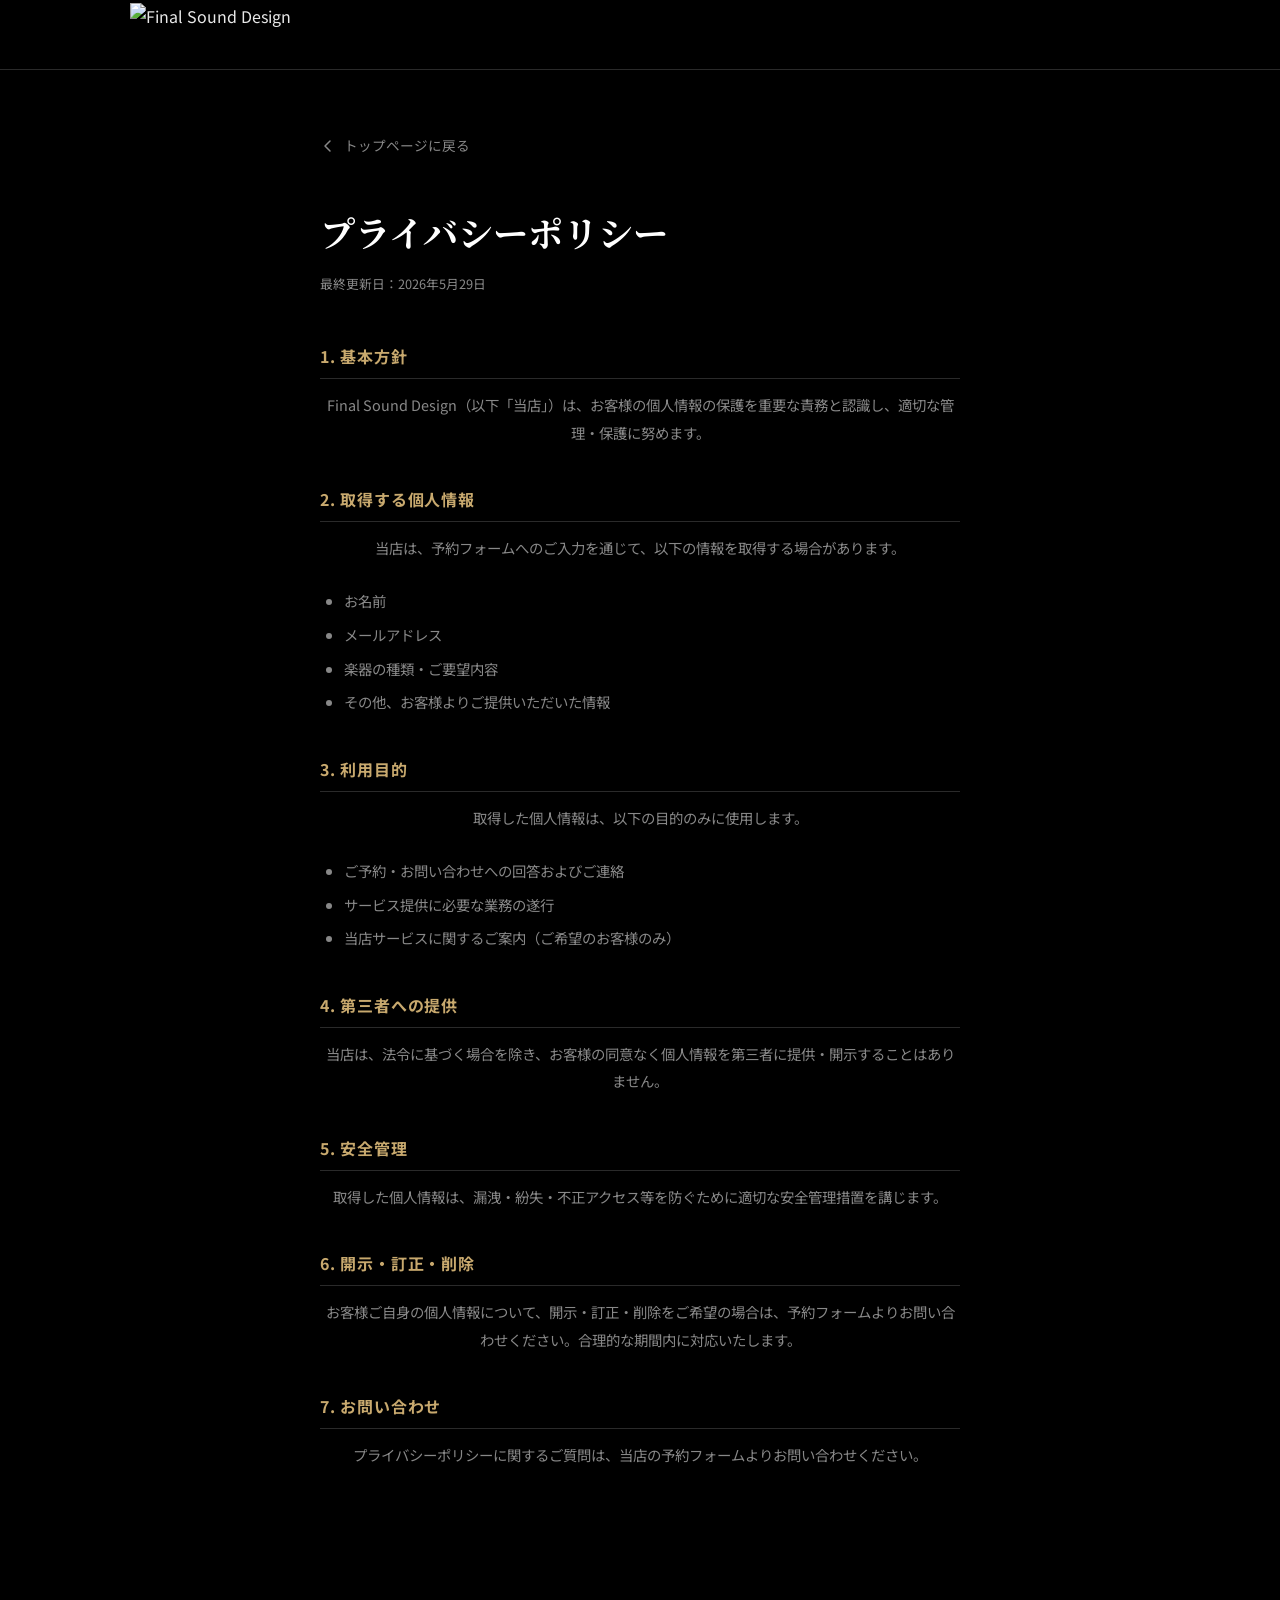
==== privacy.html @ 05ed6b23 "スマホのメニューのXを文字なしのマークだけに - スマホのメニューのXへのリンクから「X（旧Twitter）」の文字を外し、白いマーク（24px）だけに - 押せる範囲は44px四方のまま、マークの左" ====
<!DOCTYPE html>
<html lang="ja">
<head>
  <meta charset="UTF-8">
  <meta name="viewport" content="width=device-width, initial-scale=1.0">
  <title>プライバシーポリシー | Final Sound Design</title>
  <meta name="description" content="Final Sound Designのプライバシーポリシーページです。">
  <meta name="robots" content="noindex">
  <link rel="icon" href="image/logo-square.png" type="image/png">
  <link rel="preconnect" href="https://fonts.googleapis.com">
  <link rel="preconnect" href="https://fonts.gstatic.com" crossorigin>
  <link href="https://fonts.googleapis.com/css2?family=Cormorant+Garamond:ital,wght@0,300;0,400;0,500;0,600;0,700;1,300;1,400;1,500&family=Noto+Sans+JP:wght@300;400;500;700&family=Noto+Serif+JP:wght@400;500;700&display=swap" rel="stylesheet">
  <link rel="stylesheet" href="style.css?v=a5da00ad">
  <style>
    .privacy-page {
      min-height: 100dvh;
      padding-top: calc(var(--header-h) + 4rem);
      padding-bottom: 6rem;
      background: var(--color-bg);
    }
    .privacy-body {
      max-width: 720px;
      margin-inline: auto;
      padding-inline: var(--container-pad);
    }
    .privacy-title {
      font-family: var(--font-display);
      font-size: clamp(1.6rem, 4vw, 2.2rem);
      font-weight: 700;
      color: var(--color-white);
      margin-bottom: 0.5rem;
    }
    .privacy-updated {
      font-size: 0.8rem;
      color: var(--color-text-muted);
      margin-bottom: 3rem;
    }
    .privacy-section {
      margin-bottom: 2.5rem;
    }
    .privacy-section h2 {
      font-size: 1rem;
      font-weight: 700;
      color: var(--color-accent);
      letter-spacing: 0.05em;
      margin-bottom: 0.75rem;
      padding-bottom: 0.5rem;
      border-bottom: 1px solid var(--color-border);
    }
    .privacy-section p,
    .privacy-section li {
      font-size: 0.9rem;
      color: var(--color-text-muted);
      line-height: 1.9;
    }
    /* 本文（段落）は中央揃え。箇条書き（ul/li）は行頭を揃えたいので左のまま。 */
    .privacy-section p {
      text-align: center;
    }
    .privacy-section ul {
      list-style: disc;
      padding-left: 1.5rem;
      display: flex;
      flex-direction: column;
      gap: 0.4rem;
    }
    /* 本文（段落）の直後に箇条書きが来る項目は、間に1行分の余白を空ける */
    .privacy-section p + ul {
      margin-top: 1.6rem;
    }
    .privacy-back {
      display: inline-flex;
      align-items: center;
      gap: 0.5rem;
      font-size: 0.85rem;
      color: var(--color-text-muted);
      margin-bottom: 3rem;
      transition: color var(--transition);
    }
    .privacy-back:hover {
      color: var(--color-accent);
    }
    .privacy-back svg {
      flex-shrink: 0;
    }
  </style>
</head>
<body>

  <header class="site-header" role="banner">
    <div class="header-inner container">
      <a href="index.html" class="logo-link" aria-label="Final Sound Design トップへ">
        <img src="image/Web用横長ロゴ.png" alt="Final Sound Design" width="192" height="64" class="logo-img">
      </a>
    </div>
  </header>

  <main class="privacy-page">
    <div class="privacy-body">

      <a href="index.html" class="privacy-back">
        <svg width="16" height="16" viewBox="0 0 16 16" fill="none" aria-hidden="true">
          <path d="M10 3L5 8l5 5" stroke="currentColor" stroke-width="1.5" stroke-linecap="round" stroke-linejoin="round"/>
        </svg>
        トップページに戻る
      </a>

      <h1 class="privacy-title">プライバシーポリシー</h1>
      <p class="privacy-updated">最終更新日：2026年5月29日</p>

      <div class="privacy-section">
        <h2>1. 基本方針</h2>
        <p>Final Sound Design（以下「当店」）は、<br class="mobile-break">お客様の個人情報の保護を<br class="mobile-break">重要な責務と認識し、<br class="mobile-break">適切な管理・保護に努めます。</p>
      </div>

      <div class="privacy-section">
        <h2>2. 取得する個人情報</h2>
        <p>当店は、予約フォームへのご入力を通じて、<br class="mobile-break">以下の情報を取得する場合があります。</p>
        <ul>
          <li>お名前</li>
          <li>メールアドレス</li>
          <li>楽器の種類・ご要望内容</li>
          <li>その他、お客様よりご提供いただいた情報</li>
        </ul>
      </div>

      <div class="privacy-section">
        <h2>3. 利用目的</h2>
        <p>取得した個人情報は、<br class="mobile-break">以下の目的のみに使用します。</p>
        <ul>
          <li>ご予約・お問い合わせへの回答およびご連絡</li>
          <li>サービス提供に必要な業務の遂行</li>
          <li>当店サービスに関するご案内（ご希望のお客様のみ）</li>
        </ul>
      </div>

      <div class="privacy-section">
        <h2>4. 第三者への提供</h2>
        <p>当店は、法令に基づく場合を除き、<br class="mobile-break">お客様の同意なく個人情報を<br class="mobile-break">第三者に提供・開示することはありません。</p>
      </div>

      <div class="privacy-section">
        <h2>5. 安全管理</h2>
        <p>取得した個人情報は、<br class="mobile-break">漏洩・紛失・不正アクセス等を防ぐために<br class="mobile-break">適切な安全管理措置を講じます。</p>
      </div>

      <div class="privacy-section">
        <h2>6. 開示・訂正・削除</h2>
        <p>お客様ご自身の個人情報について、<br class="mobile-break">開示・訂正・削除をご希望の場合は、<br class="mobile-break">予約フォームよりお問い合わせください。<br class="mobile-break">合理的な期間内に対応いたします。</p>
      </div>

      <div class="privacy-section">
        <h2>7. お問い合わせ</h2>
        <p>プライバシーポリシーに関するご質問は、<br class="mobile-break">当店の予約フォームよりお問い合わせください。</p>
      </div>

    </div>
  </main>

</body>
</html>
---- style.css ----
/* Custom properties */
:root {
  /* --color-bg はロゴ画像（image/logo-square.png）の背景の黒 #000000 に合わせている。
     ロゴが載るヘッダー・フッターで浮かないようにするため純黒に統一。 */
  --color-bg:          #000000;
  --color-bg-2:        #0d0d0d;
  --color-bg-3:        #141414;
  --color-surface:     #1a1a1a;
  --color-surface-2:   #222222;
  --color-border:      #2a2a2a;
  --color-border-2:    #333333;

  --color-text:        #e8e8e8;
  --color-text-muted:  #888888;
  --color-text-faint:  #555555;

  --color-accent:      #c8a96e;
  --color-accent-dark: #a8893e;
  --color-accent-glow: rgba(200, 169, 110, 0.15);
  /* 番号用の金。muted はサービスの大きい番号（見出しの白より前に出ない暗さ）、
     light は小さい箱の中の番号（地のグレーに負けない明るさ） */
  --color-accent-muted: #7a6743;
  --color-accent-light: #d6bc88;

  --color-white:       #ffffff;
  --color-error:       #e05555;
  --color-success:     #55c899;

  --font-body:      'Noto Sans JP', sans-serif;
  --font-display:   'Cormorant Garamond', 'Noto Serif JP', serif;

  --transition: 0.3s cubic-bezier(0.4, 0, 0.2, 1);
  --transition-slow: 0.6s cubic-bezier(0.4, 0, 0.2, 1);

  --container-max: 1100px;
  --container-pad: 1.25rem;
  --header-h: 70px;
}

/* Reset & base */
*,
*::before,
*::after {
  box-sizing: border-box;
  margin: 0;
  padding: 0;
}

html {
  scroll-behavior: smooth;
  font-size: 16px;
  /* iOS WebKitは狭い段落を「読みやすいサイズ」に自動拡大することがあり、
     指定したフォントサイズを無視して文字が膨らみ、単語の途中で折り返る原因になる。
     文字サイズは常にCSS指定どおりに固定する */
  -webkit-text-size-adjust: 100%;
  text-size-adjust: 100%;
}

body {
  font-family: var(--font-body);
  background-color: var(--color-bg);
  color: var(--color-text);
  line-height: 1.7;
  overflow-x: hidden;
  -webkit-font-smoothing: antialiased;
  -moz-osx-font-smoothing: grayscale;
}

img {
  max-width: 100%;
  height: auto;
  display: block;
}

a {
  color: inherit;
  text-decoration: none;
}

ul, ol {
  list-style: none;
}

button {
  font-family: inherit;
  cursor: pointer;
  border: none;
  background: none;
}

/* Focus */
:focus-visible {
  outline: 2px solid var(--color-accent);
  outline-offset: 3px;
}

/* Reduced motion */
@media (prefers-reduced-motion: reduce) {
  *,
  *::before,
  *::after {
    animation-duration: 0.01ms !important;
    animation-iteration-count: 1 !important;
    transition-duration: 0.01ms !important;
    transition-delay: 0s !important;
    scroll-behavior: auto !important;
  }
}

/* Container */
.container {
  width: 100%;
  max-width: var(--container-max);
  margin-inline: auto;
  padding-inline: var(--container-pad);
}

/* Sections */
.section {
  padding-block: 6rem;
}

.section-header {
  text-align: center;
  margin-bottom: 4rem;
}

.section-label {
  display: inline-block;
  font-family: var(--font-display);
  font-size: 0.7rem;
  font-weight: 600;
  letter-spacing: 0.3em;
  color: var(--color-accent);
  margin-bottom: 0.75rem;
}

.section-title {
  font-family: var(--font-display);
  font-size: clamp(1.6rem, 4vw, 2.4rem);
  font-weight: 700;
  letter-spacing: 0.02em;
  line-height: 1.3;
  color: var(--color-white);
}

.section-desc {
  margin-top: 1rem;
  color: var(--color-text-muted);
  font-size: 0.95rem;
  max-width: 560px;
  margin-inline: auto;
  /* 末尾に「す。」だけ残るのを防ぐ。行長を揃える balance だと語の途中で割れるので pretty で */
  text-wrap: pretty;
  word-break: auto-phrase;
}

/* Buttons */
.btn {
  display: inline-flex;
  align-items: center;
  justify-content: center;
  gap: 0.5rem;
  padding: 0.95rem 2.25rem;
  font-size: 0.9rem;
  font-weight: 600;
  letter-spacing: 0.06em;
  border: 1px solid transparent;
  transition: background-color var(--transition), color var(--transition),
              border-color var(--transition), transform var(--transition);
  white-space: nowrap;
}

.btn:hover {
  transform: translateY(-2px);
}

.btn:active {
  transform: translateY(0);
}

.btn-primary {
  background: var(--color-accent);
  border-color: var(--color-accent);
  color: #000;
}

.btn-primary:hover {
  background: #d8bd86;
  border-color: #d8bd86;
}

.btn-primary:focus-visible {
  outline-color: var(--color-accent);
}

.btn-ghost {
  /* 写真の上だと灰色の細枠が完全に埋もれるので、枠をゴールドの2pxにして中も薄く暗く敷く。
     枠が1px太る分パディングを削って、隣の「予約する」と高さを揃える */
  background: rgba(0,0,0,0.45);
  color: var(--color-white);
  border: 2px solid rgba(200,169,110,0.8);
  padding: calc(0.95rem - 1px) calc(2.25rem - 1px);
}

.btn-ghost:hover {
  background: rgba(0,0,0,0.6);
  border-color: var(--color-accent);
  color: var(--color-accent);
}

/* Header */
.site-header {
  position: fixed;
  top: 0;
  inset-inline: 0;
  height: var(--header-h);
  z-index: 100;
  /* iPad/iPhone Safariでは position:fixed + backdrop-filter:blur の組み合わせが、
     スクロール中に背後の本文をヘッダーより上（ステータスバー側）へ漏らす合成バグを起こす。
     前回 @media(pointer:coarse) で切ろうとしたが、iPadOS Safariはデスクトップ級を名乗り
     pointer:coarse にマッチしないため無効だった。ぼかしを完全に廃し、背景も不透明にして断つ。 */
  background: var(--color-bg);
  border-bottom: 1px solid var(--color-border);
  transition: background var(--transition), border-color var(--transition);
}

.site-header.scrolled {
  background: var(--color-bg);
  border-bottom-color: var(--color-accent-dark);
}

.header-inner {
  height: 100%;
  display: flex;
  align-items: center;
  justify-content: space-between;
}

.logo-link {
  display: flex;
  align-items: center;
  transition: opacity var(--transition);
}

.logo-link:hover {
  opacity: 0.8;
}

.logo-img {
  /* 横長ロゴ（約3:1）。ヘッダー高70pxに対し高さで決めて比率維持 */
  height: 64px;
  width: auto;
  object-fit: contain;
}

/* Nav */
.global-nav {
  display: none;
}

.nav-list {
  display: flex;
  align-items: center;
  gap: 2rem;
}

.nav-link {
  font-family: var(--font-display);
  font-size: 0.8rem;
  font-weight: 600;
  letter-spacing: 0.12em;
  /* 無選択でも埋もれないよう本文と同じ明るい白に。ホバー時は純白へ上げて差を出す */
  color: var(--color-text);
  transition: color var(--transition);
  position: relative;
  padding-bottom: 4px;
}

.nav-link::after {
  content: '';
  position: absolute;
  bottom: 0;
  left: 0;
  width: 0;
  height: 1px;
  background: var(--color-accent);
  transition: width var(--transition);
}

.nav-link:hover,
.nav-link:focus-visible {
  color: var(--color-white);
}

.nav-link:hover::after {
  width: 100%;
}

.nav-link--cta {
  background: var(--color-accent);
  color: #000 !important;
  padding: 0.5rem 1.25rem;
  letter-spacing: 0.08em;
}

.nav-link--cta::after {
  display: none;
}

.nav-link--cta:hover {
  opacity: 0.88;
  transform: translateY(-1px);
}

/* メニュー内のSNS。PCの横並びナビには出さない */
.nav-sns {
  display: none;
}

/* ハンバーガー */
.nav-toggle {
  display: flex;
  flex-direction: column;
  gap: 5px;
  padding: 6px;
  transition: opacity var(--transition);
}

.nav-toggle:hover {
  opacity: 0.7;
}

.hamburger-bar {
  display: block;
  width: 24px;
  height: 2px;
  background: var(--color-text);
  transition: transform var(--transition), opacity var(--transition);
}

.nav-toggle[aria-expanded="true"] .hamburger-bar:nth-child(1) {
  transform: translateY(7px) rotate(45deg);
}

.nav-toggle[aria-expanded="true"] .hamburger-bar:nth-child(2) {
  opacity: 0;
  /* iOSだと消えたはずの真ん中の線の両端が×の左右に点で残るので、幅も0に縮める */
  transform: scaleX(0);
}

.nav-toggle[aria-expanded="true"] .hamburger-bar:nth-child(3) {
  transform: translateY(-7px) rotate(-45deg);
}

/* スマホのメニュー（開いたとき）
   ヘッダーの下を全部覆って、後ろのページをぼかして暗くする。
   is-closing は閉じるフェードの間だけ付く（JS側で外す） */
@media (max-width: 767px) {
  .global-nav.is-open,
  .global-nav.is-closing {
    display: block;
    position: fixed;
    top: var(--header-h);
    right: 0;
    bottom: 0;
    left: 0;
    background: rgba(0, 0, 0, 0.6);
    /* ぼかしはここだけ。ヘッダーに付けるとiPadで本文が上に漏れるので付けない */
    -webkit-backdrop-filter: blur(14px);
    backdrop-filter: blur(14px);
    overflow-y: auto;
    overscroll-behavior: contain;
  }

  .global-nav.is-open {
    animation: navFadeIn 0.28s ease both;
  }

  .global-nav.is-closing {
    animation: navFadeOut 0.22s ease both;
    pointer-events: none;
  }

  .global-nav .nav-list {
    flex-direction: column;
    align-items: flex-start;
    gap: 0.5rem;
    padding: 2.5rem var(--container-pad) 0;
  }

  /* 項目の下に少し空けて、マークだけ横並び。増えたらliを足せば右に並ぶ */
  .global-nav .nav-sns {
    --nav-sns-mark: 24px;
    display: flex;
    flex-wrap: wrap;
    gap: 0.25rem 0.75rem;
    margin-top: 1.5rem;
    padding: 0 var(--container-pad) calc(2.5rem + env(safe-area-inset-bottom, 0px));
    /* 押せる範囲（44px四方）の余白ぶん左を詰めて、マークの左端を TOP の頭にそろえる */
    padding-left: calc(var(--container-pad) - (2.75rem - var(--nav-sns-mark)) / 2);
  }

  .global-nav.is-open .nav-sns {
    animation: navItemIn 0.4s ease both;
    animation-delay: 0.22s;
  }

  .nav-sns-link {
    display: flex;
    align-items: center;
    justify-content: center;
    width: 2.75rem;
    height: 2.75rem;
  }

  /* Xのマークは白黒以外にしない。ホバー・フォーカスは色を変えずに少し薄くするだけ */
  .nav-sns-icon {
    display: flex;
    color: var(--color-white);
    transition: opacity var(--transition);
  }

  .nav-sns-icon svg {
    width: var(--nav-sns-mark);
    height: auto;
  }

  .nav-sns-link:hover .nav-sns-icon,
  .nav-sns-link:focus-visible .nav-sns-icon {
    opacity: 0.6;
  }

  .global-nav.is-open .nav-list > li {
    animation: navItemIn 0.4s ease both;
  }

  .global-nav.is-open .nav-list > li:nth-child(1) { animation-delay: 0.06s; }
  .global-nav.is-open .nav-list > li:nth-child(2) { animation-delay: 0.1s; }
  .global-nav.is-open .nav-list > li:nth-child(3) { animation-delay: 0.14s; }
  .global-nav.is-open .nav-list > li:nth-child(4) { animation-delay: 0.18s; }

  /* 4つとも同じ字面・同じ高さにそろえる。線は引かない */
  .global-nav .nav-link,
  .global-nav .nav-link--cta {
    display: inline-flex;
    align-items: center;
    min-height: 3.25rem;
    padding: 0.25rem 0;
    font-size: clamp(1.6rem, 8vw, 2.1rem);
    font-weight: 600;
    letter-spacing: 0.12em;
    line-height: 1.2;
    background: none;
    transform: none;
    opacity: 1;
  }

  .global-nav .nav-link::after {
    display: none;
  }

  .global-nav .nav-link:hover,
  .global-nav .nav-link:focus-visible {
    color: var(--color-accent);
  }

  /* RESERVATION は塗りボタンをやめて文字色だけゴールドに。
     PC用の金ボタンに color:#000 !important が付いているので、こちらも !important で上書きする */
  .global-nav .nav-link--cta {
    color: var(--color-accent) !important;
  }

  .global-nav .nav-link--cta:hover,
  .global-nav .nav-link--cta:focus-visible {
    color: #d8bd86 !important;
  }
}

/* ぼかし非対応のブラウザでは、後ろが読めてしまわないよう濃いめのベタにする */
@supports not ((backdrop-filter: blur(1px)) or (-webkit-backdrop-filter: blur(1px))) {
  .global-nav.is-open,
  .global-nav.is-closing {
    background: rgba(0, 0, 0, 0.92);
  }
}

@media (prefers-reduced-motion: reduce) {
  .global-nav.is-open,
  .global-nav.is-open .nav-list > li,
  .global-nav.is-open .nav-sns {
    animation: none;
  }
}

@keyframes navFadeIn {
  from { opacity: 0; }
  to   { opacity: 1; }
}

@keyframes navFadeOut {
  from { opacity: 1; }
  to   { opacity: 0; }
}

@keyframes navItemIn {
  from { opacity: 0; transform: translateY(10px); }
  to   { opacity: 1; transform: translateY(0); }
}

/* Hero */
.hero {
  position: relative;
  min-height: 100svh;
  min-height: 100vh;
  display: flex;
  align-items: center;
  justify-content: center;
  padding-top: var(--header-h);
  overflow: hidden;
  background: var(--color-bg);
}

.hero-bg {
  position: absolute;
  inset: 0;
  background: var(--color-bg-2);
  pointer-events: none;
}

.hero-image {
  position: absolute;
  inset: 0;
  width: 100%;
  height: 100%;
  object-fit: cover;
  /* モバイル縦長だと中央トリミングでギター本体が切れるので、やや右のボディが残る位置に寄せる */
  object-position: 66% center;
}

.hero-video {
  position: absolute;
  inset: 0;
  width: 100%;
  height: 100%;
  object-fit: cover;
  object-position: center;
  opacity: 0;
  transition: opacity 1s ease;
}

.hero-video.is-playing {
  opacity: 1;
}

.hero-video-overlay {
  position: absolute;
  inset: 0;
  /* 写真の左上（デスクライトの明るい部分）でも白文字が読めるよう、少し濃いめのベタ暗幕をかぶせる */
  background: rgba(0,0,0,0.68);
  pointer-events: none;
}

.hero-video-placeholder {
  position: absolute;
  inset: 0;
  display: flex;
  align-items: center;
  justify-content: center;
  z-index: 1;
  pointer-events: none;
}

.hvp-inner {
  display: flex;
  flex-direction: column;
  align-items: center;
  gap: 0.75rem;
  padding: 2rem 2.5rem;
  border: 1.5px dashed rgba(200,169,110,0.45);
  background: rgba(0,0,0,0.35);
  backdrop-filter: blur(4px);
  -webkit-backdrop-filter: blur(4px);
  text-align: center;
  max-width: 340px;
  animation: hvpPulse 3s ease-in-out infinite;
}

@keyframes hvpPulse {
  0%, 100% { border-color: rgba(200,169,110,0.35); }
  50%       { border-color: rgba(200,169,110,0.7); }
}

.hvp-icon {
  color: var(--color-accent);
  opacity: 0.85;
}

.hvp-title {
  font-family: var(--font-display);
  font-size: 0.85rem;
  font-weight: 700;
  letter-spacing: 0.1em;
  color: var(--color-white);
}


.hero-video-placeholder.is-hidden {
  display: none;
}

.hero-particle {
  position: absolute;
  inset: 0;
}

.hero-content {
  position: relative;
  z-index: 1;
  text-align: center;
  padding-block: 4rem;
}

.hero-logo-wrap {
  margin-bottom: 2rem;
}

.hero-brand-name {
  font-family: 'Cormorant Garamond', serif;
  /* モバイルでも1行に収める（折り返さない）。字間を詰めつつ vw で縮小 */
  font-size: clamp(1.45rem, 6.4vw, 4.2rem);
  font-weight: 300;
  letter-spacing: 0.14em;
  white-space: nowrap;
  color: var(--color-white);
  animation: fadeInDown 1s ease both;
  line-height: 1.2;
}

.hero-title {
  font-family: var(--font-display);
  /* サブコピー。モバイルではやや小さめに */
  font-size: clamp(1.55rem, 5vw, 3.8rem);
  font-weight: 700;
  line-height: 1.25;
  letter-spacing: 0.01em;
  color: var(--color-white);
  margin-bottom: 1.25rem;
  animation: fadeInUp 1s 0.35s ease both;
}

.hero-sub {
  /* 背景写真の明るい部分に重なると溶けるので、白＋やや太字＋サイズ大きめで押し切る。
     グラデーションでの局所減光は使えないので、暗幕(.hero-video-overlay)側も少し濃くしてある */
  font-size: clamp(0.98rem, 2.6vw, 1.2rem);
  font-weight: 500;
  color: var(--color-white);
  letter-spacing: 0.03em;
  line-height: 1.85;
  margin-bottom: 2.5rem;
  animation: fadeInUp 1s 0.5s ease both;
}

.hero-actions {
  display: flex;
  gap: 1rem;
  justify-content: center;
  flex-wrap: wrap;
  animation: fadeInUp 1s 0.65s ease both;
}

@keyframes fadeInDown {
  from { opacity: 0; transform: translateY(-20px); }
  to   { opacity: 1; transform: translateY(0); }
}

@keyframes fadeInUp {
  from { opacity: 0; transform: translateY(20px); }
  to   { opacity: 1; transform: translateY(0); }
}

@keyframes fadeIn {
  from { opacity: 0; }
  to   { opacity: 1; }
}

/* About */
.about {
  background: var(--color-bg-2);
  border-top: 1px solid var(--color-border);
  border-bottom: 1px solid var(--color-border);
}

.about-grid {
  display: grid;
  gap: 3rem;
}

.about-lead {
  font-size: 1.15rem;
  font-weight: 500;
  color: var(--color-accent);
  margin-bottom: 1rem;
}

.about-text p {
  color: var(--color-text-muted);
  font-size: 0.95rem;
  line-height: 2;
  margin-bottom: 1rem;
}

.about-text p:last-child {
  margin-bottom: 0;
}

.about-features {
  display: grid;
  grid-template-columns: repeat(auto-fit, minmax(220px, 1fr));
  gap: 1.25rem;
}

.feature-card {
  background: var(--color-surface);
  border: 1px solid var(--color-border);
  padding: 1.15rem 1.25rem;
  /* 施工項目のカードが中央揃えなので、こちらも揃えて並びの印象を統一する */
  text-align: center;
  transition: border-color var(--transition), background-color var(--transition), transform var(--transition);
}

.feature-card:hover {
  border-color: var(--color-accent);
  background: var(--color-surface-2);
  transform: translateY(-4px);
}

.feature-icon {
  color: var(--color-accent);
  margin-bottom: 0.6rem;
}

.feature-title {
  font-size: 1rem;
  font-weight: 700;
  color: var(--color-white);
  margin-bottom: 0.4rem;
  /* 見出しの末尾に1文字だけ落ちるのを防ぐ。balance は語を割るので pretty で */
  text-wrap: pretty;
  word-break: auto-phrase;
}

.feature-desc {
  font-size: 0.85rem;
  color: var(--color-text-muted);
  line-height: 1.7;
}

/* Service */
.service {
  background: var(--color-bg);
}

.service-block {
  max-width: 860px;
  margin-inline: auto;
  margin-bottom: 3rem;
}

.service-block-header {
  display: flex;
  align-items: center;
  gap: 1.5rem;
  margin-bottom: 1.25rem;
}

.service-number {
  font-family: var(--font-display);
  font-size: 3rem;
  font-weight: 700;
  /* #333だと黒地に沈んで読めなかった。数字もCormorant既定の高さ不揃いな形だと
     「3」が下に垂れて「O1」「O3」みたいに見えるので、高さの揃った数字にする */
  color: var(--color-accent-muted);
  font-variant-numeric: lining-nums;
  line-height: 1;
  letter-spacing: -0.03em;
  flex-shrink: 0;
}

.service-block-title {
  font-size: clamp(1.3rem, 3vw, 1.8rem);
  font-weight: 700;
  color: var(--color-white);
}

.service-block-sub {
  font-family: var(--font-display);
  font-size: 0.75rem;
  letter-spacing: 0.2em;
  color: var(--color-accent);
  margin-top: 0.2rem;
}

.service-block-desc {
  color: var(--color-text-muted);
  font-size: 0.95rem;
  line-height: 1.9;
  margin-bottom: 2rem;
  max-width: 680px;
  margin-inline: auto;
  text-align: center;
}

.service-list {
  display: grid;
  grid-template-columns: repeat(auto-fit, minmax(280px, 1fr));
  gap: 1rem;
}

.service-item {
  background: var(--color-surface);
  border: 1px solid var(--color-border);
  transition: border-color var(--transition), background-color var(--transition), transform var(--transition);
  overflow: hidden;
  /* 中のinnerを箱いっぱいに引き伸ばして、どの箱も同じ高さに揃える */
  display: flex;
}

.service-item:hover {
  border-color: var(--color-accent);
  background: var(--color-surface-2);
  transform: translateY(-3px);
}

.service-item-inner {
  /* 文字から枠までの空きが広すぎて箱が大きく見えたので、上下左右とも少し詰めている */
  padding: 1rem 1.125rem;
  position: relative;
  /* 列が広い時はどの箱も本文3行に収まる。3行の箱がちょうど入る高さに全箱を揃えて間延びを防ぐ。
     列が細って折り返しが増える帯だけ、下のメディアクエリで足りない分を足す */
  flex: 1;
  min-height: 142px;
  display: flex;
  flex-direction: column;
  justify-content: center;
}

.service-item-inner::before {
  content: '';
  position: absolute;
  top: 0;
  left: 0;
  width: 3px;
  height: 100%;
  background: var(--color-accent);
  opacity: 0;
  transition: opacity var(--transition);
}

.service-item:hover .service-item-inner::before {
  opacity: 1;
}

.service-item-name {
  font-size: 0.95rem;
  font-weight: 700;
  color: var(--color-white);
  margin-bottom: 0.5rem;
  text-align: center;
}

.service-item-desc {
  font-size: 0.83rem;
  color: var(--color-text-muted);
  line-height: 1.9;
  text-align: center;
  /* PC・Chromeでは文節で折り返す。スマホの改行は下のmobile-breakで手動指定してるので、
     ここは対応ブラウザ向けの保険。iOS WebKitでは効かないぶん手動brが効く */
  text-wrap: pretty;
  word-break: auto-phrase;
}

/* 2列で並ぶ帯（768px以上）で箱の数が奇数だと最後の1個が左に寄って右が空く。
   その1個だけ両列ぶち抜きにして中央へ。幅は1列分(50%からgapの半分を引く)のままにして間延びさせない。
   1列に切り替わるスマホ(767px以下)では効かせない＝そっちは全部の箱が単独行なので中央寄せは不要 */
@media (min-width: 768px) {
  .service-list > .service-item:last-child:nth-child(odd) {
    grid-column: 1 / -1;
    justify-self: center;
    width: calc(50% - 0.5rem);
  }
}

/* Service — 事業タブ（01〜06を同じ場所で切り替える） */
.service-tabs {
  display: flex;
  flex-wrap: wrap;
  justify-content: center;
  gap: 0;
  margin-inline: auto;
  margin-bottom: 3.5rem;
  border-bottom: 1px solid var(--color-border-2);
}

.service-tab {
  display: inline-flex;
  align-items: baseline;
  gap: 0.5rem;
  padding: 0.9rem 1.2rem;
  color: var(--color-text-muted);
  font-family: var(--font-body);
  border-bottom: 2px solid transparent;
  /* 下線がタブ列全体の罫線とちょうど重なるように1px食い込ませる */
  margin-bottom: -1px;
  white-space: nowrap;
  transition: color var(--transition), border-color var(--transition);
}

.service-tab:hover {
  color: var(--color-text);
}

.service-tab-num {
  font-family: var(--font-display);
  font-size: 0.85rem;
  font-weight: 600;
  font-variant-numeric: lining-nums;
  letter-spacing: 0.08em;
  color: var(--color-text-faint);
  transition: color var(--transition);
}

.service-tab-label {
  font-size: 0.9rem;
  font-weight: 500;
  letter-spacing: 0.02em;
}

.service-tab[aria-selected="true"] {
  color: var(--color-accent);
  border-bottom-color: var(--color-accent);
}

.service-tab[aria-selected="true"] .service-tab-num {
  color: var(--color-accent);
}

.service-tab:focus-visible {
  outline: 2px solid var(--color-accent);
  outline-offset: -2px;
}

/* 6つになってPCでも1行に入らなくなった。成り行きで折り返すと5つ＋1つになって
   最後の1個だけ浮くので、タブレット以上は3つずつ2段にそろえる */
@media (min-width: 768px) {
  .service-tabs {
    display: grid;
    grid-template-columns: repeat(3, auto);
    justify-items: center;
    position: relative;
  }

  /* 罫線が一番下にしか無いと、1段目を選んだときの金の下線が段の間に浮く。
     1段目の下にも同じ線を引く（grid-rowだけ指定して横幅は帯いっぱい） */
  .service-tabs::before {
    content: '';
    position: absolute;
    grid-row: 1 / 2;
    left: 0;
    right: 0;
    bottom: 0;
    height: 1px;
    background-color: var(--color-border-2);
  }

  /* 線より後ろに描かれると金の下線が隠れるので、タブ側を上に */
  .service-tab {
    position: relative;
  }
}

.service-panel[hidden] {
  display: none;
}

/* 切り替え時にふわっと出す。位置は動かさず不透明度だけ */
.service-panel {
  animation: fadeIn 0.35s ease both;
}

/* Flow */
.flow {
  background: var(--color-bg-2);
  border-top: 1px solid var(--color-border);
  border-bottom: 1px solid var(--color-border);
}

.flow-list {
  /* 接続線の長さにも使うので変数に */
  --flow-gap: 2.5rem;
  display: grid;
  /* 項目間の縦の余白。以前はpadding-bottomで作っていたが、ボックスを本文ブロックの
     縦中央に合わせる（align-items:center）と、接続線の基準を「ボックス中央」に取りたい。
     padding分だけ50%がズレるのを避けるため、余白はgridのgapで持たせる。 */
  gap: var(--flow-gap);
  max-width: 700px;
  margin-inline: auto;
  counter-reset: flow-counter;
}

.flow-item {
  display: flex;
  gap: 2rem;
  /* 番号ボックスの縦中央を、見出し＋本文ブロックの縦中央に合わせる */
  align-items: center;
  position: relative;
}

/* 接続線は「このボックスの中央」から「次のボックスの中央」まで。
   ボックスは不透明(--color-surface)で線より前面にあるので、重なる部分は隠れてすき間だけ線が見える。
   1本で「自分の高さ＋gap」伸ばすやり方だと、次の項目の方が背が高いとき（320px級の04）に
   線が箱まで届かず途切れていた。::after＝自分の箱の中央→下端、::before＝上のすき間→自分の箱の中央
   の2本に分けて、前後の高さが違ってもつながるようにしている */
.flow-item:not(:last-child)::after,
.flow-item:not(:first-child)::before {
  content: '';
  position: absolute;
  left: calc(28px);
  width: 1px;
  background: var(--color-border-2);
  z-index: 0;
}

.flow-item:not(:last-child)::after {
  top: 50%;
  bottom: 0;
}

.flow-item:not(:first-child)::before {
  top: calc(-1 * var(--flow-gap));
  bottom: 50%;
}

.flow-step {
  flex-shrink: 0;
  width: 56px;
  height: 56px;
  /* 接続線より前面に置き、不透明背景で線を隠す（線はボックスの中央同士を結ぶ） */
  position: relative;
  z-index: 1;
  border: 1px solid var(--color-border-2);
  display: flex;
  align-items: center;
  justify-content: center;
  font-family: var(--font-display);
  /* 0.95remの小さい数字だと箱の中で埋もれていた。大きめ＋高さの揃った数字で */
  font-size: 1.2rem;
  font-weight: 700;
  font-variant-numeric: lining-nums;
  letter-spacing: 0.05em;
  color: var(--color-accent-light);
  background: var(--color-surface);
  transition: border-color var(--transition), background-color var(--transition);
}

.flow-item:hover .flow-step {
  border-color: var(--color-accent);
  background: var(--color-surface-2);
}

.flow-content {
  /* 見出しの上端を番号ボックスの上端に合わせる。以前は0.75rem下げていて、
     箱の上端と見出しの間に約12pxの隙間ができていた（PC・スマホ共通の違和感）。 */
  padding-top: 0;
}

.flow-title {
  font-size: 1rem;
  font-weight: 700;
  color: var(--color-white);
  margin-bottom: 0.5rem;
}

.flow-desc {
  font-size: 0.88rem;
  color: var(--color-text-muted);
  line-height: 1.8;
}

/* Reservation form */
.reserve {
  background: var(--color-bg);
}

.reserve-form {
  max-width: 600px;
  margin-inline: auto;
  background: transparent;
  border: none;
  padding: 0;
}

.form-status {
  display: none;
  padding: 1rem 1.25rem;
  font-size: 0.9rem;
  margin-bottom: 1.5rem;
}

.form-status.success {
  display: block;
  background: rgba(85,200,153,0.1);
  border: 1px solid rgba(85,200,153,0.3);
  color: var(--color-success);
}

.form-status.error {
  display: block;
  background: rgba(224,85,85,0.1);
  border: 1px solid rgba(224,85,85,0.3);
  color: var(--color-error);
}

.form-group {
  display: flex;
  flex-direction: column;
  gap: 0;
  margin-bottom: 0;
  position: relative;
  padding-bottom: 2rem;
  border-bottom: 1px solid var(--color-border);
}

.form-group:last-of-type {
  border-bottom: none;
  padding-bottom: 1.5rem;
}

.form-label {
  font-family: var(--font-display);
  font-size: 0.68rem;
  font-weight: 600;
  letter-spacing: 0.2em;
  text-transform: uppercase;
  color: var(--color-accent);
  margin-bottom: 0.75rem;
}

.required {
  color: var(--color-accent);
  margin-left: 0.1rem;
  opacity: 0.7;
}

.optional {
  color: var(--color-text-muted);
  font-weight: 400;
  margin-left: 0.4rem;
}

.form-input {
  background: transparent;
  border: none;
  border-bottom: 1px solid var(--color-border-2);
  padding: 0.6rem 0;
  color: var(--color-text);
  font-family: var(--font-body);
  font-size: 1rem;
  width: 100%;
  transition: border-color var(--transition);
  appearance: none;
  -webkit-appearance: none;
  position: relative;
  z-index: 1;
}

.form-input::placeholder {
  color: var(--color-text-faint);
  font-size: 0.88rem;
}

.form-input:hover {
  border-color: var(--color-text-muted);
}

.form-input:focus {
  outline: none;
  border-color: transparent;
}

/* フォーカス時のゴールドアンダーライン */
.form-group::after {
  content: '';
  position: absolute;
  bottom: 2rem;
  left: 0;
  width: 0;
  height: 1px;
  background: var(--color-accent);
  transition: width 0.4s cubic-bezier(0.4, 0, 0.2, 1);
  pointer-events: none;
}

.form-group:last-of-type::after {
  bottom: 1.5rem;
}

.form-group:focus-within::after {
  width: 100%;
}

.form-input.is-invalid {
  border-color: var(--color-error);
}

.form-group:has(.is-invalid)::after {
  background: var(--color-error);
  width: 100%;
}

.form-select {
  background-image: url("data:image/svg+xml,%3Csvg xmlns='http://www.w3.org/2000/svg' width='12' height='8' viewBox='0 0 12 8'%3E%3Cpath d='M1 1l5 5 5-5' stroke='%23888' stroke-width='1.5' fill='none' stroke-linecap='round'/%3E%3C/svg%3E");
  background-repeat: no-repeat;
  background-position: right 0.25rem center;
  padding-right: 2rem;
  cursor: pointer;
  /* Safariだとselectだけ勝手に角が5px丸くなる。下線の端が丸まって見えるので直角に戻す */
  border-radius: 0;
}

.form-select option {
  background: var(--color-surface);
  color: var(--color-text);
}

.form-textarea {
  resize: none;
  min-height: 100px;
  line-height: 1.7;
}

.form-error {
  font-size: 0.75rem;
  color: var(--color-error);
  min-height: 1em;
  margin-top: 0.4rem;
  letter-spacing: 0.02em;
}

.form-group--checkbox {
  border-bottom: none;
  padding-bottom: 1rem;
  padding-top: 0.5rem;
}

.checkbox-label {
  display: flex;
  align-items: center;
  gap: 0.75rem;
  cursor: pointer;
}

.checkbox-input {
  position: absolute;
  opacity: 0;
  width: 0;
  height: 0;
}

.checkbox-custom {
  flex-shrink: 0;
  width: 20px;
  height: 20px;
  border: 1px solid var(--color-border-2);
  background: var(--color-bg-3);
  display: flex;
  align-items: center;
  justify-content: center;
  transition: border-color var(--transition), background var(--transition);
}

.checkbox-input:checked + .checkbox-custom {
  background: var(--color-accent);
  border-color: var(--color-accent);
}

.checkbox-input:checked + .checkbox-custom::after {
  content: '';
  display: block;
  width: 5px;
  height: 9px;
  border: 2px solid #000;
  border-top: none;
  border-left: none;
  transform: rotate(45deg) translateY(-1px);
}

.checkbox-input:focus-visible + .checkbox-custom {
  outline: 2px solid var(--color-accent);
  outline-offset: 2px;
}

.checkbox-text {
  font-size: 0.88rem;
  color: var(--color-text-muted);
}

.form-link {
  color: var(--color-accent);
  text-decoration: underline;
  text-underline-offset: 3px;
  transition: opacity var(--transition);
}

.form-link:hover {
  opacity: 0.8;
}

.form-submit {
  text-align: center;
}

.btn-submit {
  min-width: 220px;
  padding: 1rem 2.5rem;
  font-size: 0.95rem;
}

.btn-submit:disabled {
  opacity: 0.6;
  cursor: not-allowed;
  transform: none;
}

/* Footer */
.site-footer {
  background: var(--color-bg);
  border-top: 1px solid var(--color-border);
  padding-block: 3rem;
}

.footer-inner {
  display: flex;
  flex-direction: column;
  align-items: center;
  gap: 1.5rem;
  text-align: center;
}

.footer-logo img {
  margin-inline: auto;
  opacity: 0.7;
  filter: brightness(0.85);
  transition: opacity var(--transition);
}

.footer-logo img:hover {
  opacity: 1;
}

.footer-nav-list {
  display: flex;
  gap: 2rem;
  flex-wrap: wrap;
  justify-content: center;
}

.footer-nav-link {
  font-family: var(--font-display);
  font-size: 0.75rem;
  letter-spacing: 0.15em;
  color: var(--color-text-muted);
  transition: color var(--transition);
}

.footer-nav-link:hover {
  color: var(--color-accent);
}

.footer-copy {
  font-size: 0.78rem;
  color: var(--color-text-muted);
}

/* Scroll reveal */
.reveal {
  opacity: 0;
  transform: translateY(20px);
  /* 出現をキビキビさせる（以前は0.6s）。動きの距離も少し縮めて素早く見せる */
  transition: opacity 0.4s cubic-bezier(0.4, 0, 0.2, 1), transform 0.4s cubic-bezier(0.4, 0, 0.2, 1);
}

.reveal.is-visible {
  opacity: 1;
  transform: translateY(0);
}

/* 見出しは最初に目に入るので、本文より動きを控えめにして上品に出す */
.section-label.reveal,
.section-title.reveal,
.section-desc.reveal {
  transform: translateY(18px);
}

.section-label.reveal.is-visible,
.section-title.reveal.is-visible,
.section-desc.reveal.is-visible {
  transform: translateY(0);
}

/* スマホ幅だけで効かせる追い改行。PCでは消しておく */
br.mobile-break {
  display: none;
}

/* 360px未満の細い画面だけ足す改行。ご依頼の流れの本文は1行15〜16字あって、
   この幅を切ると「を」「も」が1字だけ次の行に落ちる */
br.narrow-break,
br.pickup-narrow-break {
  display: none;
}

@media (max-width: 359px) {
  br.narrow-break {
    display: inline;
  }
}

/* ピックアップ交換の1行目（19字）は331pxあれば1行に入る。359pxで切ると340px台（Foldのカバー画面など）まで
   「サウンドキャラクターを」だけの短い行になるので、こっちは340px未満でだけ割る */
@media (max-width: 339px) {
  br.pickup-narrow-break {
    display: inline;
  }
}

/* 2列のままだと列が細って本文が4行に折り返す帯。1行ぶん背を足す(1列に切り替わる768pxまで) */
@media (min-width: 768px) and (max-width: 800px) {
  .service-item-inner {
    min-height: 167px;
  }
}

/* auto-phrase が効くブラウザ(Chrome系)は文節で折るぶん行が増えやすく、880pxくらいまで4行になる。
   Safariは効かないのでこの帯でも3行のまま。そっちまで背を足すと空きが出るので分けておく */
@supports (word-break: auto-phrase) {
  @media (min-width: 801px) and (max-width: 880px) {
    .service-item-inner {
      min-height: 167px;
    }
  }
}

@media (max-width: 767px) {
  br.mobile-break {
    display: inline;
  }

  /* PC版と同じ横並び（番号=左／本文=右）を維持する。以前スマホだけ番号を上・本文を下に
     積んでいたが、全幅の本文がフローの縦線をまたいで重なる違和感が出ていた。
     縦線は左28pxを通り、本文は番号ボックス(56px)の右に置くので線と重ならない。
     手動改行を撤めて本文が自然に流れるので、狭めのカラムでも語の途中割れは出ない。
     gapだけ詰めて本文カラムの幅を稼ぐ。 */
  .flow-item {
    gap: 1.25rem;
  }

  /* 左寄せのままだと一番長い行の右が空いて全体が左に寄って見える。
     幅を中身（一番長い行）まで縮めて、4項目のかたまりごと画面の真ん中に置く。
     文章自体は左揃えのまま。入りきらない細い画面では今までどおり幅いっぱい */
  .flow-list {
    width: fit-content;
    max-width: 100%;
  }

  /* balance は行の長さを揃えにいくので、日本語だと「左右す／る」のように語の途中で割れるうえ、
     左揃えの箱では行が短くなって右側だけぽっかり余る。末尾の孤立だけ見てくれる pretty に統一する。
     auto-phrase は対応ブラウザなら文節の切れ目で折り返してくれる。どちらも未対応なら素通り */
  .service-item-desc,
  .about-lead,
  .feature-desc,
  .section-desc,
  .event-box-title,
  .event-schedule-name,
  .about-message p:not(.about-lead),
  .service-block-desc,
  .service-block-body p {
    text-wrap: pretty;
    word-break: auto-phrase;
  }

  /* 横長ロゴは幅を食うので、スマホではハンバーガーとぶつからない高さに落とす */
  .logo-img {
    height: 46px;
  }

  /* この幅で2列にすると1枠が280px近くまで細って本文が大きく折り返し、箱の高さがばらつく。
     いっそ1列にして箱を横に広げ、全部の箱を同じ高さに保つ */
  .service-list {
    grid-template-columns: 1fr;
  }

  /* 1列の本文は mobile-break で行が決まっているので、幅で行数は変わらない。
     410px以上はベースの高さ（3行の箱に合わせる）のまま */

  /* タブが6つ横に並ぶと収まらないので、折り返さず横スクロールの帯にする（この見た目を採用） */
  .service-tabs {
    flex-wrap: nowrap;
    justify-content: flex-start;
    overflow-x: auto;
    /* overflow-x:auto を入れると、未指定の overflow-y(visible) はCSS仕様で auto に昇格し、
       縦にもスクロール可能になる。下線ぶん内容が数px縦にはみ出しているため、高速フリック時に
       その縦スクロール(ラバーバンド)が一瞬顔を出して「帯が上下に動く」不具合になっていた。
       このタブはX軸だけ動けばよいので、Y軸を明示的に殺す（タッチでの縦スクロールを無効化）。 */
    overflow-y: hidden;
    scrollbar-width: none;
    /* 指の動きを横パンだけに固定する。これがないと少し斜めにスワイプしただけでページが縦にも動く */
    touch-action: pan-x;
    /* 端まで横スクロールしても、その勢いがページ縦スクロールに繋がらないようにする */
    overscroll-behavior: contain;
    /* ※以前ここに transform: translateZ(0) を足していたが、横スクロール中に合成レイヤーの
       Y位置がフレームごとに丸め直されて帯が縦に震える原因になり得るため外したまま。 */
  }

  .service-tabs::-webkit-scrollbar {
    display: none;
  }

  .service-tab {
    flex-shrink: 0;
    padding: 0.8rem 1.05rem;
    /* 下線を1px重ねるためのマイナスマージンが、帯を縦に1pxはみ出させ、
       それが縦スクロールの実体（高速フリックで上下に動く不具合）になっていた。
       スマホでは重ねをやめてはみ出しをゼロにする。 */
    margin-bottom: 0;
  }
}

/* iPhone(390/393)やSE(375)級。3行の箱と4行の箱（配線改造・ピックアップ交換・ノイズ対策）を同じ高さにそろえる。
   339px以下はピックアップ交換も5行になるが、フレット擦り合わせ（5行）と同じ高さなので帯は分けない */
@media (max-width: 409px) {
  .service-item-inner {
    min-height: 167px;
  }
}

/* About — 代表メッセージ */
.about-message {
  max-width: 700px;
  margin-inline: auto;
  margin-bottom: 3.5rem;
}

.about-message p {
  color: var(--color-text-muted);
  font-size: 0.95rem;
  line-height: 1.9;
  margin-bottom: 2.6rem;
  text-align: center;
}

.about-message p:last-child {
  margin-bottom: 0;
}

.about-message .about-lead {
  color: var(--color-accent);
  font-size: 1.2rem;
  font-weight: 500;
  text-align: center;
  margin-bottom: 2rem;
}

.about-message .about-signature {
  font-family: var(--font-display);
  font-size: 1.7rem;
  font-weight: 500;
  color: var(--color-accent);
  text-align: center;
  letter-spacing: 0.12em;
  margin-block: 1.75rem;
}

.about-message .about-closing {
  color: var(--color-accent);
  font-weight: 500;
  text-align: center;
  font-size: 1.1rem;
  margin-top: 1.5rem;
}

.about-features {
  margin-top: 2rem;
}

/* Service — 事業ブロック02〜06（テキスト事業）用 */
.service-block-body {
  max-width: 680px;
  margin-inline: auto;
}

.service-block-body p {
  color: var(--color-text-muted);
  font-size: 0.95rem;
  line-height: 1.9;
  margin-bottom: 2.2rem;
  text-align: center;
}

.service-block-body p:last-child {
  margin-bottom: 0;
}

/* 古物商許可番号の表示欄 */
.license-box {
  margin-top: 1.75rem;
  border: 1px solid var(--color-border-2);
  border-left: 3px solid var(--color-accent);
  background: var(--color-surface);
  padding: 1rem 1.25rem;
  display: flex;
  flex-direction: column;
  gap: 0.3rem;
}

.license-label {
  font-family: var(--font-display);
  font-size: 0.68rem;
  letter-spacing: 0.2em;
  text-transform: uppercase;
  color: var(--color-accent);
}

.license-value {
  font-size: 0.9rem;
  color: var(--color-text);
}

/* イベント予定ボックス */
.event-box {
  margin-top: 1.75rem;
  border: 1px solid var(--color-border-2);
  border-left: 3px solid var(--color-accent);
  background: var(--color-surface);
  padding: 1.5rem;
}

.event-box-title {
  font-size: 1rem;
  font-weight: 700;
  color: var(--color-white);
  margin-bottom: 0.5rem;
}

.event-box-desc {
  font-size: 0.9rem;
  color: var(--color-text-muted);
  margin-bottom: 1.25rem;
}

.event-schedule {
  border-top: 1px solid var(--color-border);
  padding-top: 1.25rem;
}

.event-schedule-label {
  display: inline-block;
  font-family: var(--font-display);
  font-size: 0.68rem;
  letter-spacing: 0.2em;
  text-transform: uppercase;
  color: var(--color-accent);
  margin-bottom: 0.6rem;
}

.event-schedule-name {
  font-size: 0.95rem;
  color: var(--color-text);
  font-weight: 500;
}

.event-schedule-title {
  font-size: 1.05rem;
  color: var(--color-accent);
  font-weight: 700;
  margin-top: 0.25rem;
}

/* スタジオレンタル（03）。料金表・2つのスタジオの設備・ご予約と連絡先 */
.studio-price,
.studio-rooms,
.studio-note,
.studio-contact {
  word-break: keep-all;
  overflow-wrap: anywhere;
}

.studio-heading {
  font-size: 1.1rem;
  font-weight: 700;
  letter-spacing: 0.04em;
  color: var(--color-white);
  text-align: center;
  margin-bottom: 1.5rem;
}

/* 見出しの下に金の短い線（注記があるときは注記の下） */
.studio-heading::after {
  content: '';
  display: block;
  width: 2rem;
  height: 1px;
  background: var(--color-accent);
  margin: 0.9rem auto 0;
}

.studio-heading-note {
  display: block;
  margin-top: 0.35rem;
  font-size: 0.8rem;
  font-weight: 400;
  letter-spacing: 0.02em;
  color: var(--color-text-muted);
}

.studio-price {
  max-width: 640px;
  margin: 3.5rem auto 0;
}

.studio-price-table {
  width: 100%;
  border-collapse: collapse;
}

.studio-price-table thead th {
  font-size: 0.72rem;
  font-weight: 500;
  letter-spacing: 0.12em;
  color: var(--color-accent);
  text-align: left;
  padding: 0 0.25rem 0.7rem;
  border-bottom: 1px solid var(--color-border-2);
}

.studio-price-table thead th:last-child {
  text-align: right;
}

.studio-price-table tbody tr {
  border-bottom: 1px solid var(--color-border);
}

.studio-price-table tbody th {
  font-size: 0.95rem;
  font-weight: 500;
  color: var(--color-text);
  text-align: left;
  padding: 1rem 0.25rem;
}

.studio-price-table tbody td {
  text-align: right;
  white-space: nowrap;
  padding: 1rem 0.25rem;
}

.studio-price-amount {
  font-family: var(--font-display);
  font-size: 1.6rem;
  font-weight: 600;
  line-height: 1;
  letter-spacing: 0.02em;
  /* Cormorantの数字は既定だと高さが不揃いなので、金額は揃った数字で見せる */
  font-variant-numeric: lining-nums tabular-nums;
  color: var(--color-accent);
}

.studio-price-yen {
  margin-left: 0.2rem;
  font-size: 0.85rem;
  color: var(--color-text);
}

.studio-price-unit {
  margin-left: 0.15rem;
  font-size: 0.75rem;
  color: var(--color-text-muted);
}

.studio-price-ask {
  font-size: 0.95rem;
  font-weight: 500;
  color: var(--color-accent);
}

/* 2つのスタジオは中身の量がだいぶ違う（録音側だけ機材表がある）。PCで横に並べて高さを揃えると
   ダンス側の下半分ががら空きになるので、どの幅でも縦に積む。幅は料金表・連絡先と同じ640pxで端を揃える */
.studio-rooms {
  display: grid;
  gap: 1.25rem;
  max-width: 640px;
  margin: 3.5rem auto 0;
}

.studio-room {
  background: var(--color-surface);
  border: 1px solid var(--color-border-2);
  border-left: 3px solid var(--color-accent);
  padding: 1.5rem 1.25rem;
}

.studio-room-title {
  font-size: 1rem;
  font-weight: 700;
  letter-spacing: 0.04em;
  color: var(--color-white);
}

.studio-room-hours {
  display: flex;
  align-items: baseline;
  gap: 0.75rem;
  margin-top: 0.6rem;
}

.studio-room-hours dt {
  font-size: 0.75rem;
  letter-spacing: 0.1em;
  color: var(--color-text-muted);
}

.studio-room-hours dd {
  font-family: var(--font-display);
  font-size: 1.3rem;
  font-weight: 600;
  line-height: 1.2;
  font-variant-numeric: lining-nums;
  color: var(--color-accent);
}

/* ラベルの右に細い罫線を伸ばして区切りにする */
.studio-room-label {
  display: flex;
  align-items: center;
  gap: 0.75rem;
  margin: 1.5rem 0 0.8rem;
  font-size: 0.75rem;
  font-weight: 500;
  letter-spacing: 0.15em;
  color: var(--color-accent);
}

.studio-room-label::after {
  content: '';
  flex: 1;
  height: 1px;
  background: var(--color-border-2);
}

.studio-room-items {
  display: flex;
  flex-wrap: wrap;
  gap: 0.5rem;
}

.studio-room-items li {
  background: var(--color-bg-3);
  border: 1px solid var(--color-border-2);
  padding: 0.35rem 0.8rem;
  font-size: 0.85rem;
  line-height: 1.6;
  color: var(--color-text);
}

/* 列幅を自動に任せると製品名の長さに押されて「インターフ／ェイス」と割れる。
   項目名の列は幅を決め打ちして折り返さない（スマホの改行はmobile-breakの位置だけ） */
.studio-gear {
  width: 100%;
  border-collapse: collapse;
  table-layout: fixed;
}

.studio-gear tr {
  border-bottom: 1px solid var(--color-border);
}

.studio-gear tr:first-child {
  border-top: 1px solid var(--color-border);
}

.studio-gear th {
  width: 7.75rem;
  white-space: nowrap;
  font-size: 0.8rem;
  font-weight: 400;
  line-height: 1.6;
  color: var(--color-text-muted);
  text-align: left;
  vertical-align: middle;
  padding: 0.75rem 1rem 0.75rem 0;
}

.studio-gear td {
  font-size: 0.9rem;
  line-height: 1.6;
  color: var(--color-white);
  vertical-align: middle;
  padding: 0.75rem 0;
}

.studio-note {
  margin-top: 1rem;
  font-size: 0.85rem;
  line-height: 1.8;
  color: var(--color-text-muted);
  text-align: center;
}

.studio-contact {
  max-width: 640px;
  margin: 3.5rem auto 0;
  padding-top: 3rem;
  border-top: 1px solid var(--color-border);
}

.studio-reserve {
  text-align: center;
  margin-bottom: 2.75rem;
}

.studio-reserve-note {
  margin-top: 0.9rem;
  font-size: 0.8rem;
  line-height: 1.8;
  color: var(--color-text-muted);
}

.studio-contact-lead {
  font-size: 0.92rem;
  line-height: 1.9;
  color: var(--color-text-muted);
  text-align: center;
  margin-bottom: 1.75rem;
}

.studio-contact-list {
  border-top: 1px solid var(--color-border-2);
}

/* スマホは項目名を上・中身を下に積む。メールアドレスが横に並ぶと入りきらない */
.studio-contact-row {
  display: flex;
  flex-direction: column;
  gap: 0.3rem;
  padding-block: 1rem;
  border-bottom: 1px solid var(--color-border);
}

.studio-contact-term {
  font-family: var(--font-display);
  font-size: 0.7rem;
  font-weight: 600;
  letter-spacing: 0.15em;
  color: var(--color-accent);
}

.studio-contact-desc {
  font-size: 0.92rem;
  line-height: 1.8;
  color: var(--color-text);
}

.studio-contact-sub {
  display: block;
  margin-top: 0.2rem;
  font-size: 0.8rem;
  line-height: 1.7;
  color: var(--color-text-muted);
}

@media (min-width: 768px) {
  .studio-room {
    padding: 1.75rem 2rem;
  }

  .studio-gear th {
    width: 12.5rem;
  }

  .studio-contact-row {
    flex-direction: row;
    align-items: baseline;
    gap: 1.25rem;
  }

  /* 「メールアドレス」が7文字あるので、事業者情報の7emより少し広く取る */
  .studio-contact-term {
    flex-shrink: 0;
    width: 9em;
  }
}

/* 事業者情報 */
.business-info {
  background: var(--color-bg-2);
  border-top: 1px solid var(--color-border);
}

.info-list {
  max-width: 640px;
  margin-inline: auto;
}

.info-row {
  display: flex;
  gap: 1.25rem;
  padding-block: 1.1rem;
  border-bottom: 1px solid var(--color-border);
}

.info-row:last-child {
  border-bottom: none;
}

.info-term {
  flex-shrink: 0;
  width: 7em;
  font-family: var(--font-display);
  font-size: 0.7rem;
  font-weight: 600;
  letter-spacing: 0.15em;
  color: var(--color-accent);
  padding-top: 0.15rem;
}

.info-desc {
  flex: 1;
  font-size: 0.92rem;
  color: var(--color-text);
  line-height: 1.8;
}

.info-link {
  color: var(--color-accent);
  text-decoration: underline;
  text-underline-offset: 3px;
  transition: opacity var(--transition);
}

.info-link:hover {
  opacity: 0.8;
}

/* SNS。事業者情報(bg-2)の下なので地は黒に戻す */
.sns {
  background: var(--color-bg);
  border-top: 1px solid var(--color-border);
}

/* 増えたら折り返して並ぶ。幅は固定なので枠の大きさは揃い、余った1個は中央に来る */
.sns-list {
  display: flex;
  flex-wrap: wrap;
  justify-content: center;
  gap: 1rem;
  max-width: 640px;
  margin-inline: auto;
}

.sns-item {
  flex: 0 1 300px;
  min-width: 0;
}

.sns-link {
  display: flex;
  align-items: center;
  gap: 0.85rem;
  height: 100%;
  padding: 0.6rem 1.1rem;
  background: var(--color-surface);
  border: 1px solid var(--color-border-2);
  /* サイト全体は角丸なしだが、SNSのタイルだけは丸める */
  border-radius: 10px;
  color: var(--color-text);
  transition: border-color var(--transition), background-color var(--transition);
}

.sns-link:hover {
  border-color: var(--color-accent);
  background: var(--color-surface-2);
}

.sns-icon {
  flex-shrink: 0;
  display: flex;
  align-items: center;
  justify-content: center;
  width: 2.25rem;
  height: 2.25rem;
  border: 1px solid var(--color-border-2);
  border-radius: 6px;
  background: var(--color-bg);
  /* Xのマークは白黒以外にしない決まりなので、ホバーでも色は変えない */
  color: var(--color-white);
}

.sns-text {
  display: flex;
  flex: 1;
  flex-direction: column;
  align-items: center;
  gap: 0.1rem;
  min-width: 0;
  text-align: center;
  word-break: keep-all;
  overflow-wrap: anywhere;
}

.sns-name {
  font-family: var(--font-display);
  font-size: 0.75rem;
  font-weight: 600;
  letter-spacing: 0.12em;
  color: var(--color-accent);
  line-height: 1.4;
}

/* 左のマークと同じ幅にして、真ん中の文字がタイルの中央に来るようにする */
.sns-arrow {
  flex-shrink: 0;
  display: flex;
  justify-content: flex-end;
  width: 2.25rem;
  color: var(--color-text-muted);
  transition: color var(--transition), transform var(--transition);
}

.sns-link:hover .sns-arrow {
  color: var(--color-accent);
  transform: translate(2px, -2px);
}

/* Responsive — tablet & desktop */
@media (min-width: 768px) {
  :root {
    --container-pad: 2rem;
  }

  .about-grid {
    grid-template-columns: 1fr 1fr;
    gap: 4rem;
    align-items: start;
  }


  .nav-toggle {
    display: none;
  }

  .global-nav {
    display: flex;
  }
}

@media (min-width: 1024px) {
  :root {
    --container-pad: 2.5rem;
  }

  .section {
    padding-block: 8rem;
  }

  .hero-brand-name {
    font-size: clamp(2.8rem, 5vw, 4.2rem);
    letter-spacing: 0.22em;
  }

  /* 横に広い画面では写真がほぼそのまま入るので、作業台とギター全体が見える中央基準に戻す */
  .hero-image {
    object-position: center 45%;
  }
}
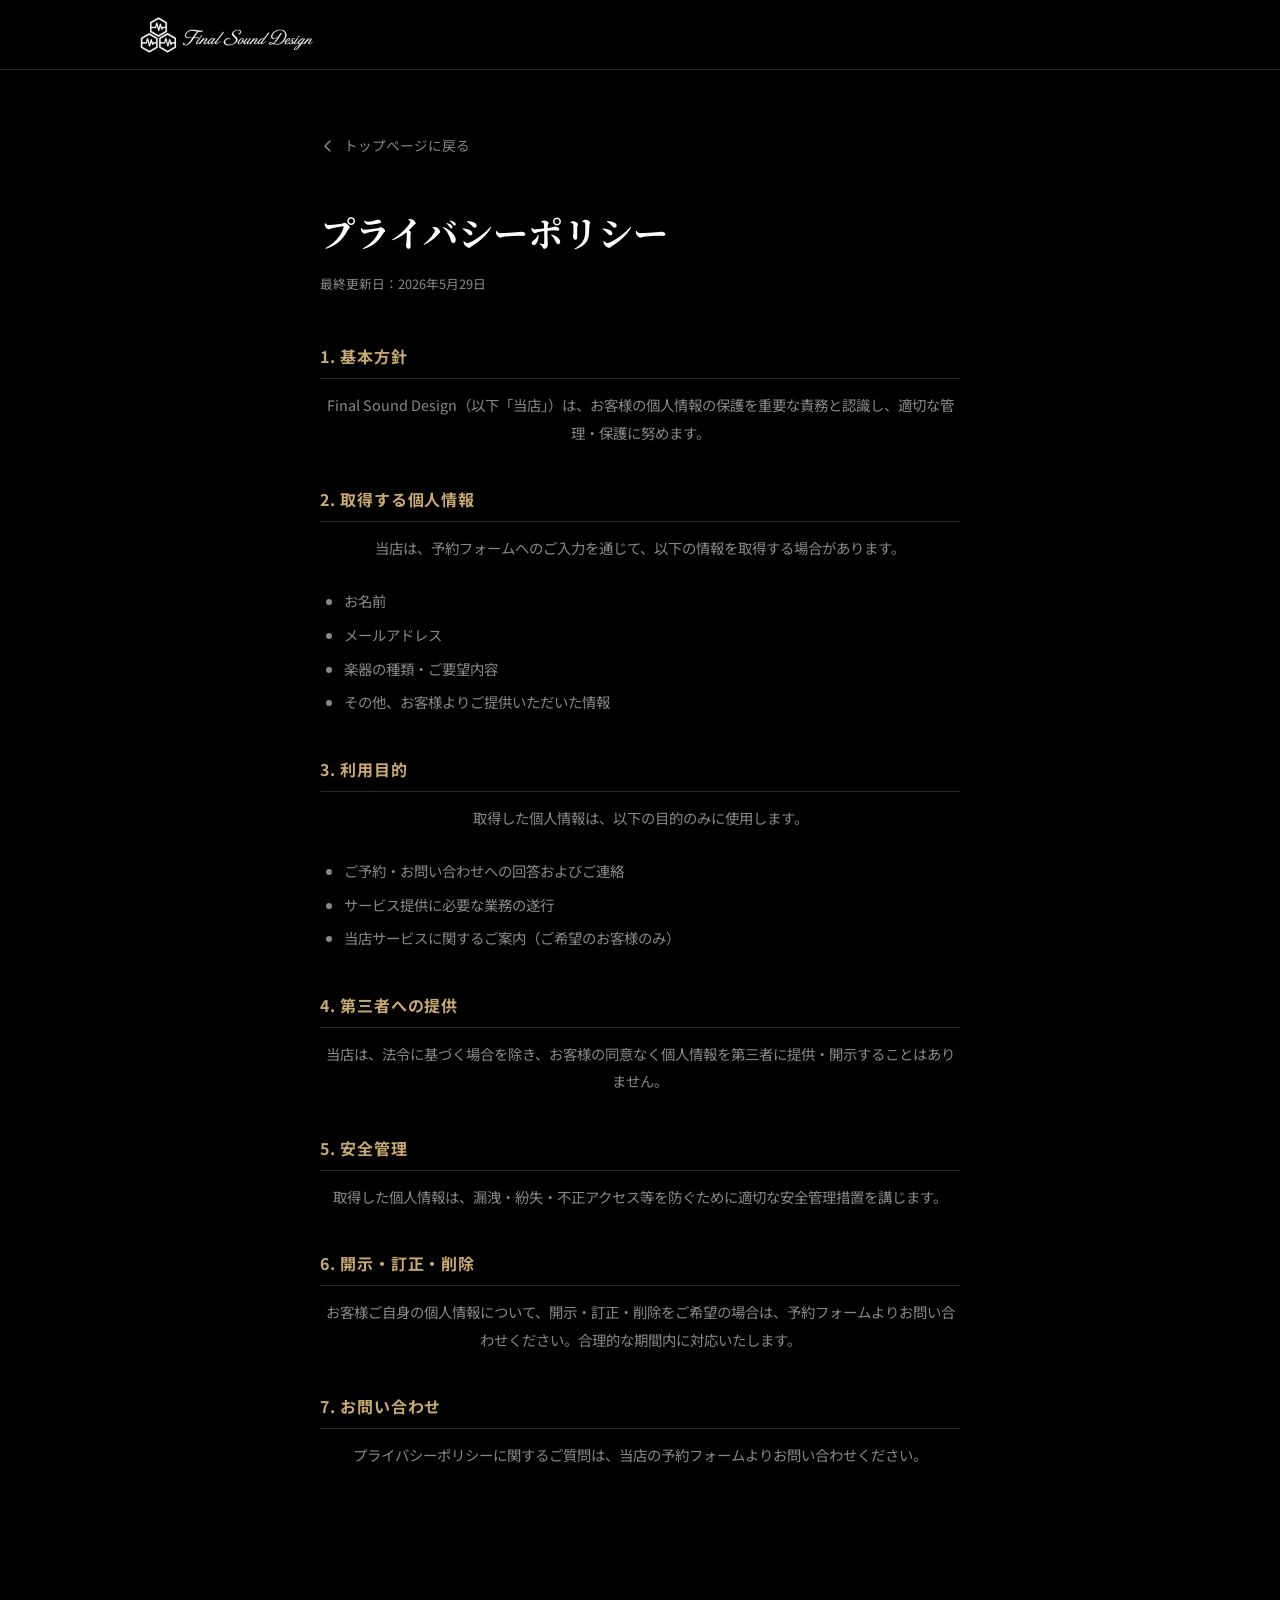
==== commit 7de4fb3f: "画像とフォントを軽くし、画像のファイル名を英語に - ヘッダーのロゴを表示に合った大きさのWebP（PNGの予備つき）に（約508KB→約9KB） - トップの写真をWebPにし、画面幅に応じて800" ====
--- a/privacy.html
+++ b/privacy.html
@@ -6,11 +6,11 @@
   <title>プライバシーポリシー | Final Sound Design</title>
   <meta name="description" content="Final Sound Designのプライバシーポリシーページです。">
   <meta name="robots" content="noindex">
-  <link rel="icon" href="image/logo-square.png" type="image/png">
+  <link rel="icon" href="image/favicon-96x96.png" type="image/png" sizes="96x96">
   <link rel="preconnect" href="https://fonts.googleapis.com">
   <link rel="preconnect" href="https://fonts.gstatic.com" crossorigin>
-  <link href="https://fonts.googleapis.com/css2?family=Cormorant+Garamond:ital,wght@0,300;0,400;0,500;0,600;0,700;1,300;1,400;1,500&family=Noto+Sans+JP:wght@300;400;500;700&family=Noto+Serif+JP:wght@400;500;700&display=swap" rel="stylesheet">
-  <link rel="stylesheet" href="style.css?v=a5da00ad">
+  <link href="https://fonts.googleapis.com/css2?family=Cormorant+Garamond:wght@300;400;500;600;700&family=Noto+Sans+JP:wght@400;500;700&family=Noto+Serif+JP:wght@400;700&display=swap" rel="stylesheet">
+  <link rel="stylesheet" href="style.css?v=938e9896">
   <style>
     .privacy-page {
       min-height: 100dvh;
@@ -90,7 +90,10 @@
   <header class="site-header" role="banner">
     <div class="header-inner container">
       <a href="index.html" class="logo-link" aria-label="Final Sound Design トップへ">
-        <img src="image/Web用横長ロゴ.png" alt="Final Sound Design" width="192" height="64" class="logo-img">
+        <picture>
+          <source srcset="image/final-sound-design-logo.webp" type="image/webp">
+          <img src="image/final-sound-design-logo.png" alt="Final Sound Design" width="192" height="64" class="logo-img">
+        </picture>
       </a>
     </div>
   </header>
--- a/style.css
+++ b/style.css
@@ -426,6 +426,12 @@
     height: auto;
   }
 
+  /* 角丸の四角は線だけのXより小さく見えるので、見た目でそろう30pxにしている */
+  .nav-sns-icon--line svg {
+    width: 30px;
+    height: 30px;
+  }
+
   .nav-sns-link:hover .nav-sns-icon,
   .nav-sns-link:focus-visible .nav-sns-icon {
     opacity: 0.6;
@@ -1087,9 +1093,57 @@
   line-height: 1.8;
 }
 
+/* LINE公式アカウントの告知。背景は上から 薄い黒→黒 を交互にしているので、
+   ここから下はひとつずつ色が入れ替わる（線は薄い黒の側の上下にだけ引く） */
+.line-oa {
+  background: var(--color-bg);
+}
+
+.line-oa .section-header {
+  margin-bottom: 2.5rem;
+}
+
+.line-oa-body {
+  display: flex;
+  flex-direction: column;
+  align-items: center;
+  max-width: 560px;
+  margin-inline: auto;
+  text-align: center;
+}
+
+.line-oa-logo {
+  width: 88px;
+  height: 88px;
+  margin-bottom: 1.75rem;
+}
+
+.line-oa-desc {
+  font-size: 0.95rem;
+  line-height: 1.9;
+  color: var(--color-text);
+}
+
+.line-oa-offer {
+  margin-top: 1.25rem;
+  font-size: 1.15rem;
+  font-weight: 700;
+  letter-spacing: 0.04em;
+  color: var(--color-accent);
+}
+
+.line-oa-link {
+  margin-top: 2rem;
+  min-height: 2.75rem;
+  letter-spacing: 0.04em;
+  text-transform: none;
+}
+
 /* Reservation form */
 .reserve {
-  background: var(--color-bg);
+  background: var(--color-bg-2);
+  border-top: 1px solid var(--color-border);
+  border-bottom: 1px solid var(--color-border);
 }
 
 .reserve-form {
@@ -1121,111 +1175,81 @@
   color: var(--color-error);
 }
 
+/* ラベルと入力欄を1つのまとまりに見せる。ラベル〜欄は詰めて、項目どうしは大きくあける */
 .form-group {
   display: flex;
   flex-direction: column;
-  gap: 0;
-  margin-bottom: 0;
-  position: relative;
-  padding-bottom: 2rem;
-  border-bottom: 1px solid var(--color-border);
-}
-
-.form-group:last-of-type {
-  border-bottom: none;
-  padding-bottom: 1.5rem;
+  margin-bottom: 1.5rem;
 }
 
 .form-label {
-  font-family: var(--font-display);
-  font-size: 0.68rem;
-  font-weight: 600;
-  letter-spacing: 0.2em;
-  text-transform: uppercase;
-  color: var(--color-accent);
-  margin-bottom: 0.75rem;
+  font-size: 0.9rem;
+  font-weight: 700;
+  letter-spacing: 0.04em;
+  line-height: 1.5;
+  color: var(--color-white);
+  margin-bottom: 0.5rem;
 }
 
 .required {
   color: var(--color-accent);
-  margin-left: 0.1rem;
-  opacity: 0.7;
+  margin-left: 0.15rem;
 }
 
 .optional {
-  color: var(--color-text-muted);
+  display: inline-block;
+  margin-left: 0.5rem;
+  padding: 0 0.4em;
+  border: 1px solid var(--color-border-2);
+  font-size: 0.72rem;
   font-weight: 400;
-  margin-left: 0.4rem;
-}
-
+  line-height: 1.6;
+  color: var(--color-text-muted);
+  vertical-align: 0.1em;
+}
+
+/* どこに打てばいいか一目で分かるように、欄は枠で囲んだ箱にする。
+   文字は16px未満にするとiOSが勝手にズームするので1remから下げない */
 .form-input {
-  background: transparent;
-  border: none;
-  border-bottom: 1px solid var(--color-border-2);
-  padding: 0.6rem 0;
+  width: 100%;
+  padding: 0.8rem 0.9rem;
+  background-color: var(--color-bg-3);
+  border: 1px solid var(--color-border-2);
+  border-radius: 0;
   color: var(--color-text);
   font-family: var(--font-body);
   font-size: 1rem;
-  width: 100%;
-  transition: border-color var(--transition);
+  line-height: 1.5;
+  transition: border-color var(--transition), background-color var(--transition);
   appearance: none;
   -webkit-appearance: none;
-  position: relative;
-  z-index: 1;
 }
 
 .form-input::placeholder {
-  color: var(--color-text-faint);
+  color: #666666;
   font-size: 0.88rem;
 }
 
 .form-input:hover {
-  border-color: var(--color-text-muted);
+  border-color: #4a4a4a;
 }
 
 .form-input:focus {
   outline: none;
-  border-color: transparent;
-}
-
-/* フォーカス時のゴールドアンダーライン */
-.form-group::after {
-  content: '';
-  position: absolute;
-  bottom: 2rem;
-  left: 0;
-  width: 0;
-  height: 1px;
-  background: var(--color-accent);
-  transition: width 0.4s cubic-bezier(0.4, 0, 0.2, 1);
-  pointer-events: none;
-}
-
-.form-group:last-of-type::after {
-  bottom: 1.5rem;
-}
-
-.form-group:focus-within::after {
-  width: 100%;
+  border-color: var(--color-accent);
+  background-color: var(--color-surface);
 }
 
 .form-input.is-invalid {
   border-color: var(--color-error);
 }
 
-.form-group:has(.is-invalid)::after {
-  background: var(--color-error);
-  width: 100%;
-}
-
 .form-select {
-  background-image: url("data:image/svg+xml,%3Csvg xmlns='http://www.w3.org/2000/svg' width='12' height='8' viewBox='0 0 12 8'%3E%3Cpath d='M1 1l5 5 5-5' stroke='%23888' stroke-width='1.5' fill='none' stroke-linecap='round'/%3E%3C/svg%3E");
+  background-image: url("data:image/svg+xml,%3Csvg xmlns='http://www.w3.org/2000/svg' width='12' height='8' viewBox='0 0 12 8'%3E%3Cpath d='M1 1l5 5 5-5' stroke='%23888' stroke-width='1.5' fill='none' stroke-linecap='square'/%3E%3C/svg%3E");
   background-repeat: no-repeat;
-  background-position: right 0.25rem center;
-  padding-right: 2rem;
+  background-position: right 0.9rem center;
+  padding-right: 2.5rem;
   cursor: pointer;
-  /* Safariだとselectだけ勝手に角が5px丸くなる。下線の端が丸まって見えるので直角に戻す */
-  border-radius: 0;
 }
 
 .form-select option {
@@ -1235,22 +1259,29 @@
 
 .form-textarea {
   resize: none;
-  min-height: 100px;
+  min-height: 140px;
   line-height: 1.7;
+}
+
+/* ラベルと欄の間に入る補足。ラベルに寄せて、欄までの間はほかの項目と同じにする */
+.form-hint {
+  margin-top: -0.2rem;
+  margin-bottom: 0.5rem;
+  font-size: 0.75rem;
+  line-height: 1.6;
+  color: var(--color-text-muted);
 }
 
 .form-error {
   font-size: 0.75rem;
   color: var(--color-error);
   min-height: 1em;
-  margin-top: 0.4rem;
+  margin-top: 0.35rem;
   letter-spacing: 0.02em;
 }
 
 .form-group--checkbox {
-  border-bottom: none;
-  padding-bottom: 1rem;
-  padding-top: 0.5rem;
+  margin-bottom: 1rem;
 }
 
 .checkbox-label {
@@ -2003,8 +2034,7 @@
 
 /* 事業者情報 */
 .business-info {
-  background: var(--color-bg-2);
-  border-top: 1px solid var(--color-border);
+  background: var(--color-bg);
 }
 
 .info-list {
@@ -2052,9 +2082,9 @@
   opacity: 0.8;
 }
 
-/* SNS。事業者情報(bg-2)の下なので地は黒に戻す */
+/* SNS。事業者情報(黒)の下なので薄い黒。下のフッターは黒 */
 .sns {
-  background: var(--color-bg);
+  background: var(--color-bg-2);
   border-top: 1px solid var(--color-border);
 }
 
@@ -2106,6 +2136,17 @@
   color: var(--color-white);
 }
 
+/* LINEは公式の緑のアイコンをそのまま箱の大きさで置く。角の丸みはアイコン自体の形 */
+.sns-icon--line {
+  border: none;
+  background: none;
+}
+
+.sns-icon--line svg {
+  width: 100%;
+  height: 100%;
+}
+
 .sns-text {
   display: flex;
   flex: 1;
